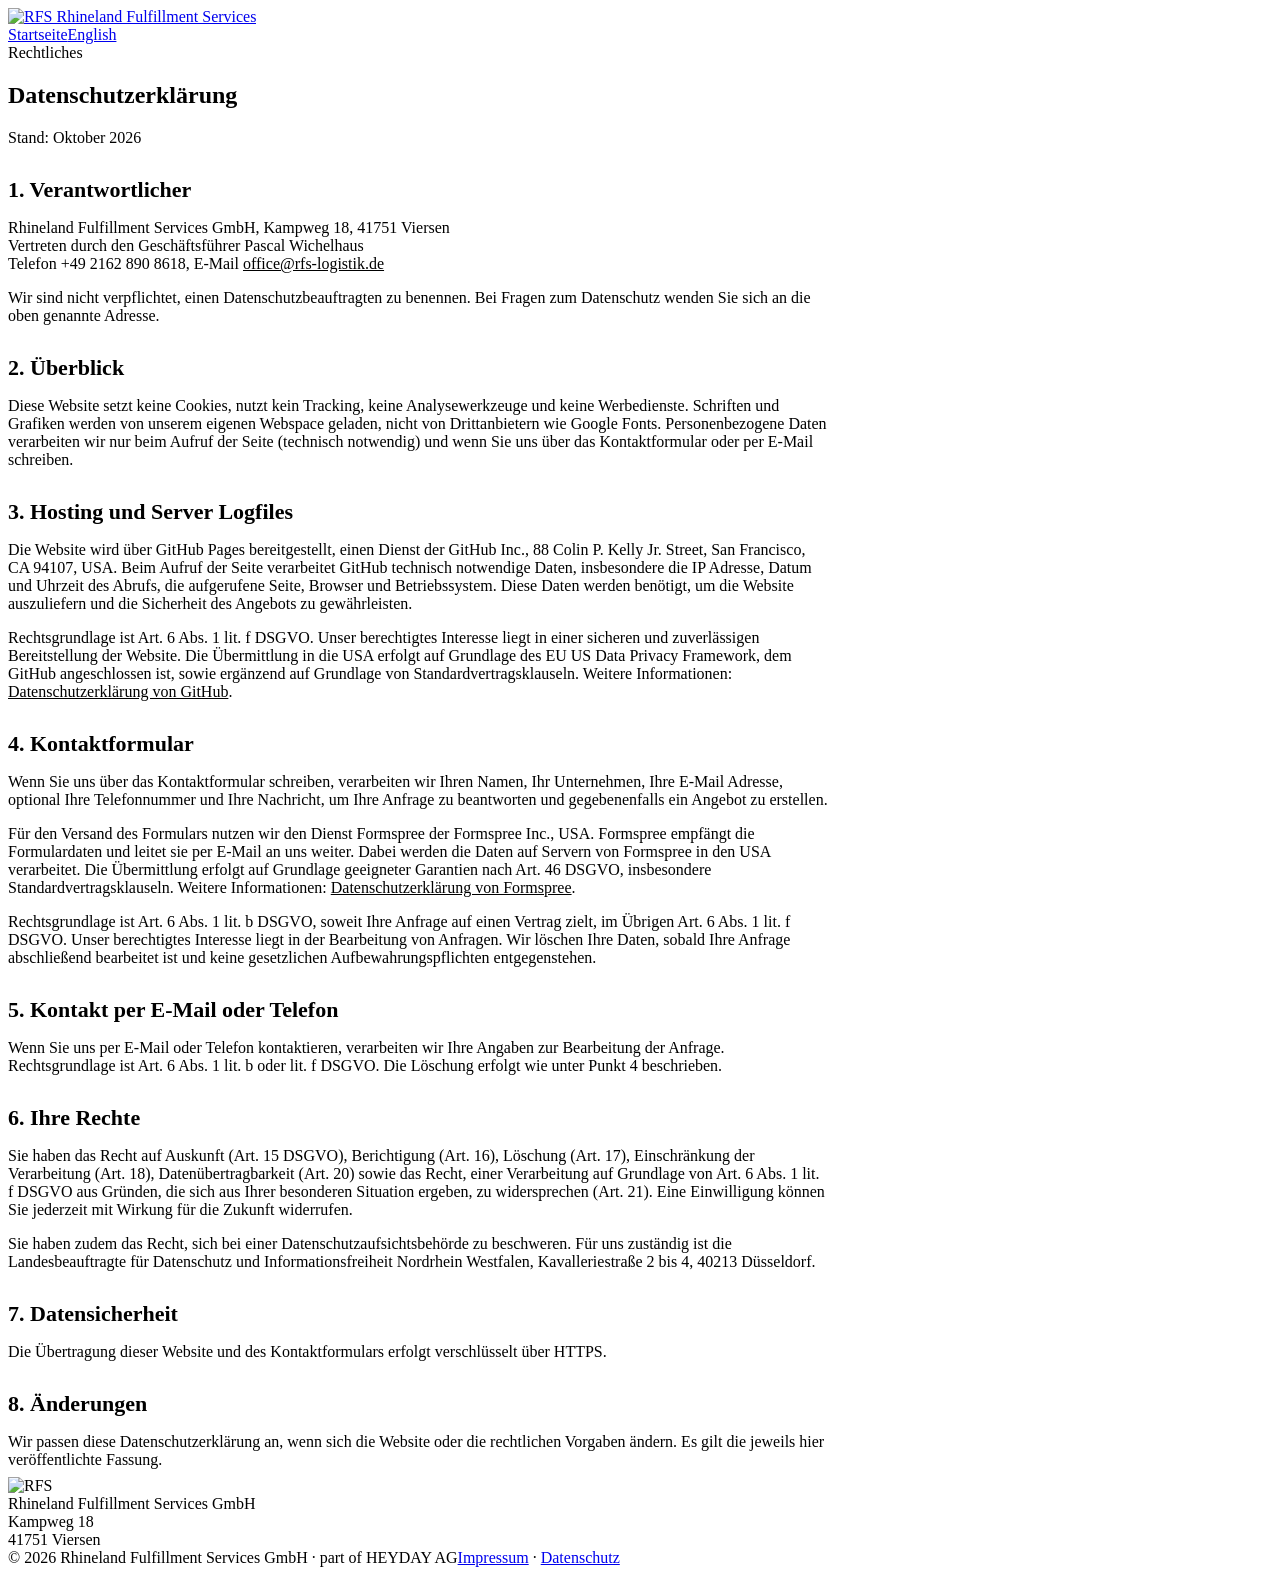
==== datenschutz/index.html @ 6878a277 "Add files via upload" ====
<!doctype html><html lang="de"><head><meta charset="utf-8"><meta name="viewport" content="width=device-width,initial-scale=1"><title>Datenschutzerklärung | RFS Rhineland Fulfillment Services</title><meta name="robots" content="noindex,follow"><link rel="icon" href="/assets/img/RFS_Icon.svg" type="image/svg+xml"><link rel="stylesheet" href="/assets/css/rfs.css">
<style>.legal h3{font-size:22px;margin:30px 0 8px}.legal p{max-width:820px;margin-bottom:8px}.legal a{color:var(--b)}</style></head>
<body><header><div class="w"><a class="logo" href="/"><img src="/assets/img/RFS_Logo.svg" alt="RFS Rhineland Fulfillment Services" width="180" height="40"></a><nav aria-label="Hauptnavigation"><a href="/">Startseite</a><a href="/en/">English</a></nav></div></header>
<main><section class="legal"><div class="w"><div class="kk">Rechtliches</div><h2>Datenschutzerklärung</h2>
<p>Stand: Oktober 2026</p>
<h3>1. Verantwortlicher</h3>
<p>Rhineland Fulfillment Services GmbH, Kampweg 18, 41751 Viersen<br>Vertreten durch den Geschäftsführer Pascal Wichelhaus<br>Telefon +49 2162 890 8618, E-Mail <a href="mailto:office@rfs-logistik.de">office@rfs-logistik.de</a></p>
<p>Wir sind nicht verpflichtet, einen Datenschutzbeauftragten zu benennen. Bei Fragen zum Datenschutz wenden Sie sich an die oben genannte Adresse.</p>
<h3>2. Überblick</h3>
<p>Diese Website setzt keine Cookies, nutzt kein Tracking, keine Analysewerkzeuge und keine Werbedienste. Schriften und Grafiken werden von unserem eigenen Webspace geladen, nicht von Drittanbietern wie Google Fonts. Personenbezogene Daten verarbeiten wir nur beim Aufruf der Seite (technisch notwendig) und wenn Sie uns über das Kontaktformular oder per E-Mail schreiben.</p>
<h3>3. Hosting und Server Logfiles</h3>
<p>Die Website wird über GitHub Pages bereitgestellt, einen Dienst der GitHub Inc., 88 Colin P. Kelly Jr. Street, San Francisco, CA 94107, USA. Beim Aufruf der Seite verarbeitet GitHub technisch notwendige Daten, insbesondere die IP Adresse, Datum und Uhrzeit des Abrufs, die aufgerufene Seite, Browser und Betriebssystem. Diese Daten werden benötigt, um die Website auszuliefern und die Sicherheit des Angebots zu gewährleisten.</p>
<p>Rechtsgrundlage ist Art. 6 Abs. 1 lit. f DSGVO. Unser berechtigtes Interesse liegt in einer sicheren und zuverlässigen Bereitstellung der Website. Die Übermittlung in die USA erfolgt auf Grundlage des EU US Data Privacy Framework, dem GitHub angeschlossen ist, sowie ergänzend auf Grundlage von Standardvertragsklauseln. Weitere Informationen: <a href="https://docs.github.com/de/site-policy/privacy-policies/github-general-privacy-statement" rel="noopener">Datenschutzerklärung von GitHub</a>.</p>
<h3>4. Kontaktformular</h3>
<p>Wenn Sie uns über das Kontaktformular schreiben, verarbeiten wir Ihren Namen, Ihr Unternehmen, Ihre E-Mail Adresse, optional Ihre Telefonnummer und Ihre Nachricht, um Ihre Anfrage zu beantworten und gegebenenfalls ein Angebot zu erstellen.</p>
<p>Für den Versand des Formulars nutzen wir den Dienst Formspree der Formspree Inc., USA. Formspree empfängt die Formulardaten und leitet sie per E-Mail an uns weiter. Dabei werden die Daten auf Servern von Formspree in den USA verarbeitet. Die Übermittlung erfolgt auf Grundlage geeigneter Garantien nach Art. 46 DSGVO, insbesondere Standardvertragsklauseln. Weitere Informationen: <a href="https://formspree.io/legal/privacy-policy" rel="noopener">Datenschutzerklärung von Formspree</a>.</p>
<p>Rechtsgrundlage ist Art. 6 Abs. 1 lit. b DSGVO, soweit Ihre Anfrage auf einen Vertrag zielt, im Übrigen Art. 6 Abs. 1 lit. f DSGVO. Unser berechtigtes Interesse liegt in der Bearbeitung von Anfragen. Wir löschen Ihre Daten, sobald Ihre Anfrage abschließend bearbeitet ist und keine gesetzlichen Aufbewahrungspflichten entgegenstehen.</p>
<h3>5. Kontakt per E-Mail oder Telefon</h3>
<p>Wenn Sie uns per E-Mail oder Telefon kontaktieren, verarbeiten wir Ihre Angaben zur Bearbeitung der Anfrage. Rechtsgrundlage ist Art. 6 Abs. 1 lit. b oder lit. f DSGVO. Die Löschung erfolgt wie unter Punkt 4 beschrieben.</p>
<h3>6. Ihre Rechte</h3>
<p>Sie haben das Recht auf Auskunft (Art. 15 DSGVO), Berichtigung (Art. 16), Löschung (Art. 17), Einschränkung der Verarbeitung (Art. 18), Datenübertragbarkeit (Art. 20) sowie das Recht, einer Verarbeitung auf Grundlage von Art. 6 Abs. 1 lit. f DSGVO aus Gründen, die sich aus Ihrer besonderen Situation ergeben, zu widersprechen (Art. 21). Eine Einwilligung können Sie jederzeit mit Wirkung für die Zukunft widerrufen.</p>
<p>Sie haben zudem das Recht, sich bei einer Datenschutzaufsichtsbehörde zu beschweren. Für uns zuständig ist die Landesbeauftragte für Datenschutz und Informationsfreiheit Nordrhein Westfalen, Kavalleriestraße 2 bis 4, 40213 Düsseldorf.</p>
<h3>7. Datensicherheit</h3>
<p>Die Übertragung dieser Website und des Kontaktformulars erfolgt verschlüsselt über HTTPS.</p>
<h3>8. Änderungen</h3>
<p>Wir passen diese Datenschutzerklärung an, wenn sich die Website oder die rechtlichen Vorgaben ändern. Es gilt die jeweils hier veröffentlichte Fassung.</p>
</div></section></main>
<footer><div class="w"><div><img src="/assets/img/RFS_Logo_Negativ.svg" alt="RFS" width="180" height="40" loading="lazy"></div><div></div><div>Rhineland Fulfillment Services GmbH<br>Kampweg 18<br>41751 Viersen</div>
<div class="bot"><span>© 2026 Rhineland Fulfillment Services GmbH · part of HEYDAY AG</span><span><a href="/impressum/">Impressum</a> · <a href="/datenschutz/">Datenschutz</a></span></div></div></footer></body></html>
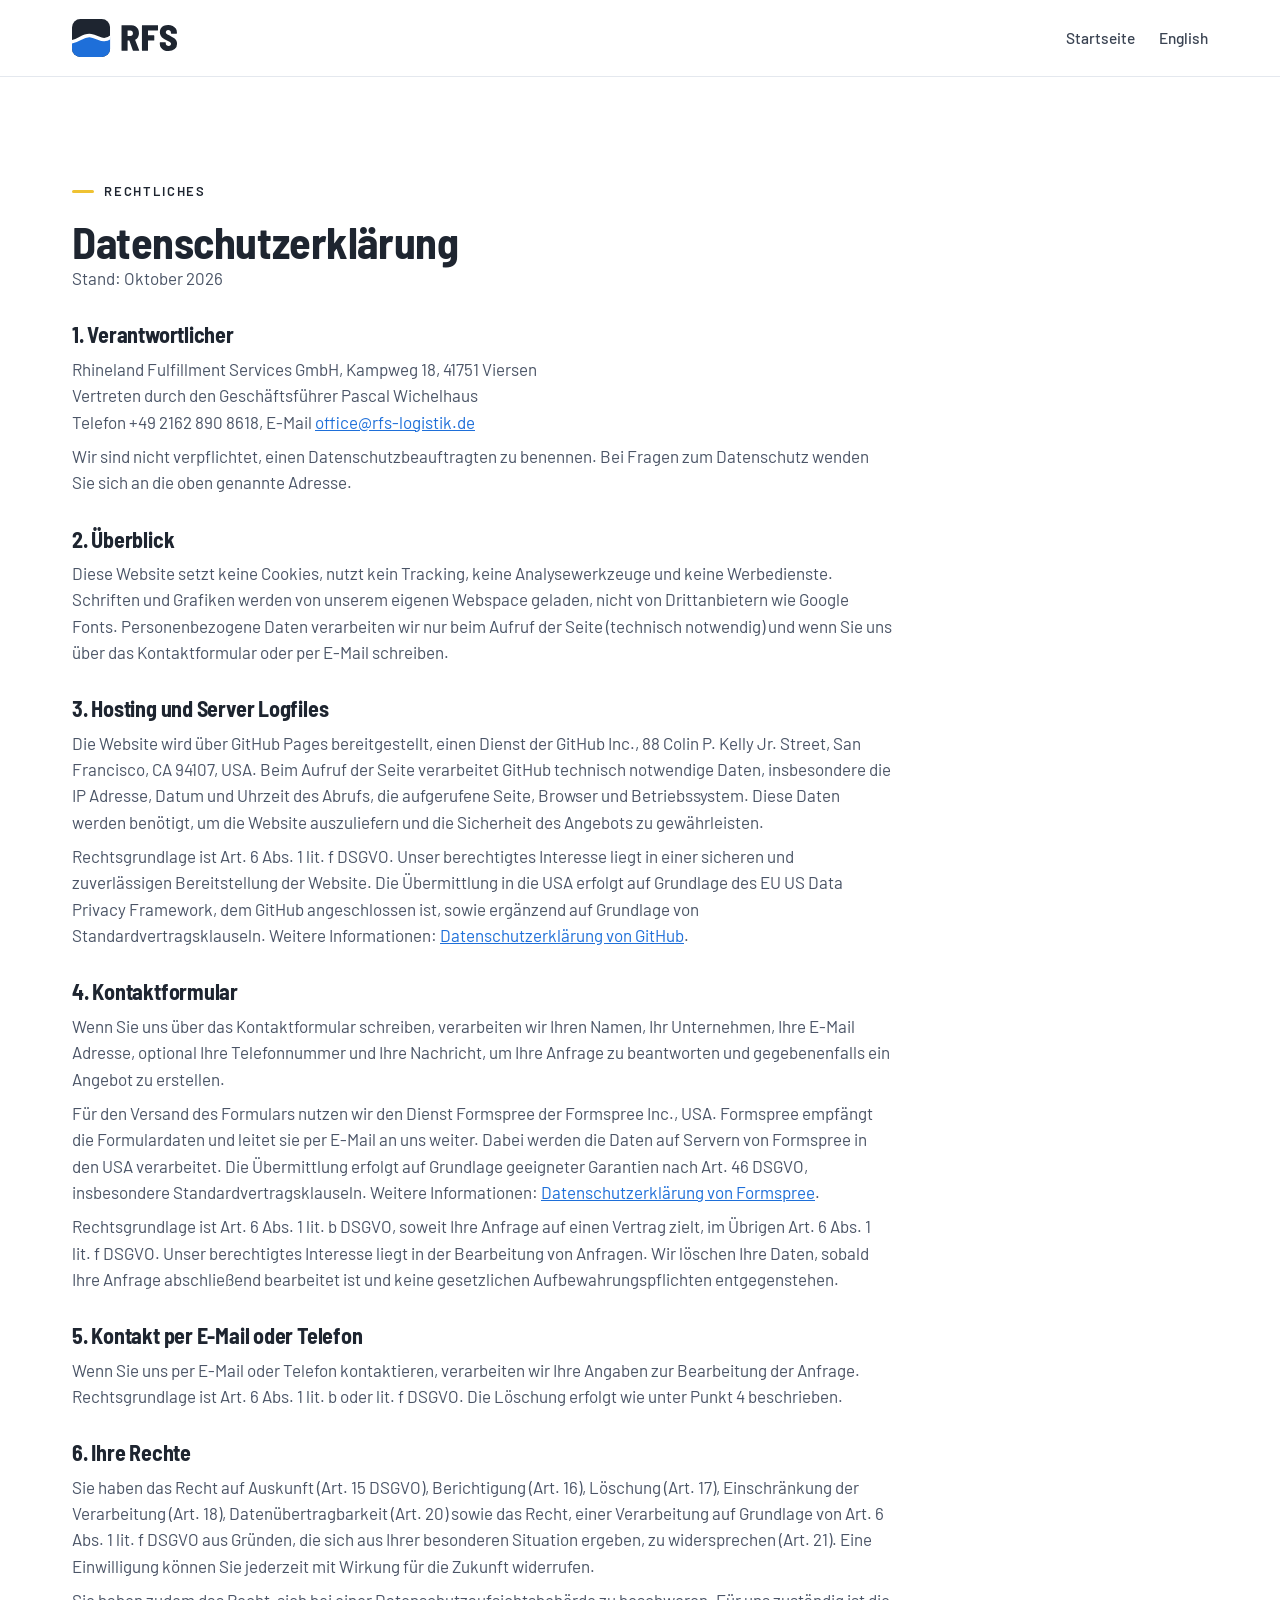
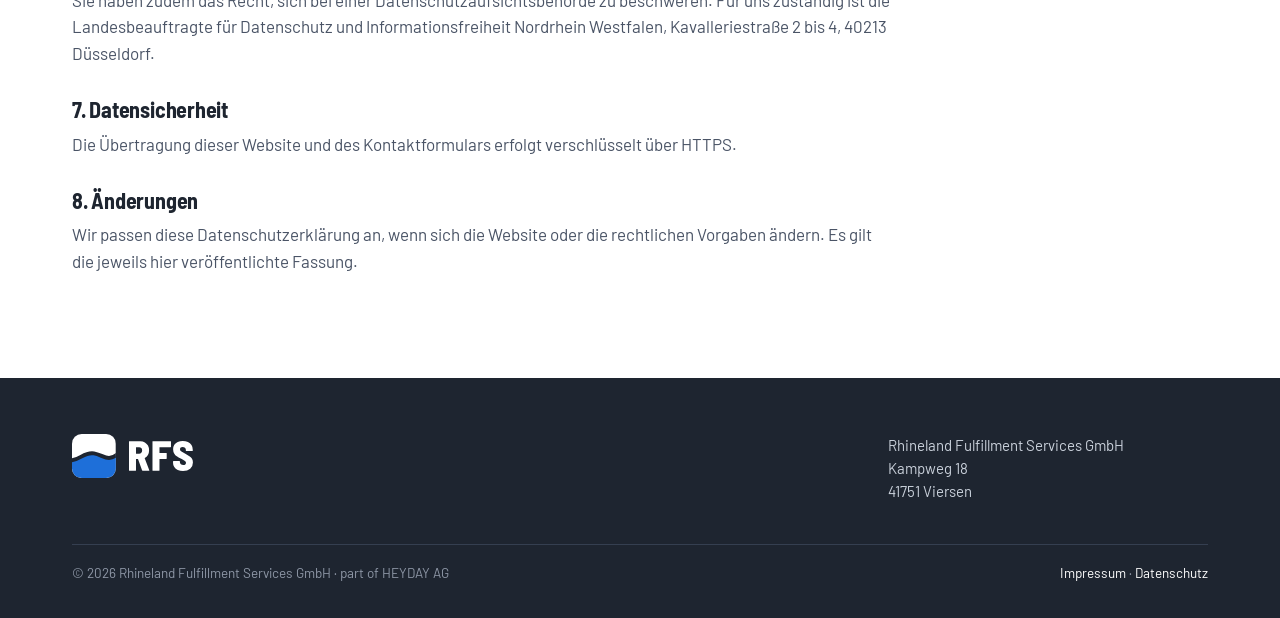
==== commit 93917c6b: "Add files via upload" ====
--- a/datenschutz/index.html
+++ b/datenschutz/index.html
@@ -1,6 +1,6 @@
 <!doctype html><html lang="de"><head><meta charset="utf-8"><meta name="viewport" content="width=device-width,initial-scale=1"><title>Datenschutzerklärung | RFS Rhineland Fulfillment Services</title><meta name="robots" content="noindex,follow"><link rel="icon" href="/assets/img/RFS_Icon.svg" type="image/svg+xml"><link rel="stylesheet" href="/assets/css/rfs.css">
 <style>.legal h3{font-size:22px;margin:30px 0 8px}.legal p{max-width:820px;margin-bottom:8px}.legal a{color:var(--b)}</style></head>
-<body><header><div class="w"><a class="logo" href="/"><img src="/assets/img/RFS_Logo.svg" alt="RFS Rhineland Fulfillment Services" width="180" height="40"></a><nav aria-label="Hauptnavigation"><a href="/">Startseite</a><a href="/en/">English</a></nav></div></header>
+<body><header><div class="w"><a class="logo" href="/"><img src="/assets/img/RFS_Logo_Kompakt.svg" alt="RFS Rhineland Fulfillment Services" width="111" height="40"></a><nav aria-label="Hauptnavigation"><a href="/">Startseite</a><a href="/en/">English</a></nav></div></header>
 <main><section class="legal"><div class="w"><div class="kk">Rechtliches</div><h2>Datenschutzerklärung</h2>
 <p>Stand: Oktober 2026</p>
 <h3>1. Verantwortlicher</h3>
@@ -25,5 +25,5 @@
 <h3>8. Änderungen</h3>
 <p>Wir passen diese Datenschutzerklärung an, wenn sich die Website oder die rechtlichen Vorgaben ändern. Es gilt die jeweils hier veröffentlichte Fassung.</p>
 </div></section></main>
-<footer><div class="w"><div><img src="/assets/img/RFS_Logo_Negativ.svg" alt="RFS" width="180" height="40" loading="lazy"></div><div></div><div>Rhineland Fulfillment Services GmbH<br>Kampweg 18<br>41751 Viersen</div>
+<footer><div class="w"><div><img src="/assets/img/RFS_Logo_Kompakt_Negativ.svg" alt="RFS" width="111" height="40" loading="lazy"></div><div></div><div>Rhineland Fulfillment Services GmbH<br>Kampweg 18<br>41751 Viersen</div>
 <div class="bot"><span>© 2026 Rhineland Fulfillment Services GmbH · part of HEYDAY AG</span><span><a href="/impressum/">Impressum</a> · <a href="/datenschutz/">Datenschutz</a></span></div></div></footer></body></html>
--- a/assets/css/rfs.css
+++ b/assets/css/rfs.css
@@ -0,0 +1,120 @@
+
+@font-face{font-family:Barlow;font-weight:400;font-display:swap;src:url(/assets/fonts/barlow-latin-400-normal.woff2) format('woff2')}
+@font-face{font-family:Barlow;font-weight:500;font-display:swap;src:url(/assets/fonts/barlow-latin-500-normal.woff2) format('woff2')}
+@font-face{font-family:Barlow;font-weight:600;font-display:swap;src:url(/assets/fonts/barlow-latin-600-normal.woff2) format('woff2')}
+@font-face{font-family:Barlow;font-weight:700;font-display:swap;src:url(/assets/fonts/barlow-latin-700-normal.woff2) format('woff2')}
+@font-face{font-family:'Barlow Semi Condensed';font-weight:700;font-display:swap;src:url(/assets/fonts/barlow-semi-condensed-latin-700-normal.woff2) format('woff2')}
+:root{--b:#1E6FD9;--bl:#E7F0FC;--d:#1E2530;--sl:#3A4352;--mut:#4A5466;--sub:#8A93A3;--y:#EFC232;--yd:#D9A30E;--bg:#F9FAFC;--ln:#E4E8EE;--surf:#F3F5F8}
+*{box-sizing:border-box;margin:0;padding:0}
+html{scroll-behavior:smooth}
+body{font-family:Barlow,Arial,sans-serif;color:var(--d);background:#fff;font-size:17px;line-height:1.55;-webkit-font-smoothing:antialiased}
+a{color:inherit}
+.w{max-width:1200px;margin:0 auto;padding:0 32px}
+h1,h2,h3{font-family:'Barlow Semi Condensed',Barlow,Arial,sans-serif;font-weight:700;letter-spacing:-.01em;line-height:1.08}
+h2{font-size:44px}
+h2 span{display:block;color:var(--b)}
+h3{font-size:22px;line-height:1.2}
+p{color:var(--mut)}
+.kk{display:inline-flex;align-items:center;gap:10px;font-size:13px;font-weight:600;letter-spacing:.14em;text-transform:uppercase;color:var(--d);margin-bottom:16px}
+.kk:before{content:"";width:22px;height:3px;border-radius:2px;background:var(--y)}
+.mk{background:linear-gradient(transparent 66%,var(--y) 66%,var(--y) 94%,transparent 94%)}
+section{padding:96px 0}
+section.alt{background:var(--bg)}
+.lead{font-size:19px;max-width:760px;margin-top:18px}
+header{position:sticky;top:0;z-index:20;background:rgba(255,255,255,.82);backdrop-filter:saturate(1.4) blur(14px);-webkit-backdrop-filter:saturate(1.4) blur(14px);border-bottom:1px solid var(--ln)}
+header .w{display:flex;align-items:center;gap:28px;height:76px}
+header .logo img{height:38px;width:auto;display:block}
+header nav{display:flex;gap:24px;margin-left:auto;font-size:15.5px;font-weight:500}
+header nav a{text-decoration:none;color:var(--sl)}
+header nav a:hover{color:var(--b)}
+.lang{font-size:14px;font-weight:600;text-decoration:none;border:1px solid var(--ln);border-radius:999px;padding:6px 12px}
+.btn{display:inline-block;background:var(--b);color:#fff;text-decoration:none;font-weight:600;border-radius:999px;padding:14px 24px;font-size:16px;border:0;cursor:pointer;box-shadow:0 10px 24px -12px rgba(30,111,217,.7)}
+.btn.sm{padding:10px 18px;font-size:15px}
+.hero{padding:72px 0 64px}
+.hero .w{display:grid;grid-template-columns:1.1fr .9fr;gap:56px;align-items:center}
+.hero h1{font-size:68px;line-height:1.0}
+.hero h1 span{display:block;color:var(--b)}
+.hero .lead{font-size:20px}
+.hero .ctas{display:flex;gap:16px;align-items:center;margin-top:30px}
+.hero .ctas a.sec{font-weight:600;color:var(--d);text-decoration:none;border-bottom:2px solid var(--y)}
+.hero .vis{border-radius:24px;overflow:hidden;background:var(--bg);border:1px solid var(--ln)}
+.hero .vis img{width:100%;display:block}
+.prom{display:grid;grid-template-columns:repeat(3,1fr);gap:16px;margin-top:44px}
+.prom div{border-top:3px solid var(--y);padding-top:14px}
+.prom small{display:block;font-size:12.5px;font-weight:600;letter-spacing:.12em;text-transform:uppercase;color:var(--sub)}
+.prom b{display:block;font-size:20px;margin-top:4px;font-family:'Barlow Semi Condensed',Barlow;font-weight:700}
+.prom span{font-size:15px;color:var(--mut)}
+.sum{background:var(--d);color:#fff;border-radius:20px;padding:30px 36px;display:grid;grid-template-columns:220px 1fr;gap:28px;position:relative;overflow:hidden}
+.sum h2{font-size:22px;color:var(--y)}
+.sum p{color:#D7DCE4;font-size:17px}
+.grid2{display:grid;grid-template-columns:1fr 1.1fr;gap:64px;margin-top:40px}
+.grid3{display:grid;grid-template-columns:repeat(3,1fr);gap:18px;margin-top:40px}
+.grid4{display:grid;grid-template-columns:repeat(4,1fr);gap:18px;margin-top:40px}
+.card{background:#fff;border:1px solid var(--ln);border-radius:18px;padding:26px}
+section.alt .card{background:#fff}
+.card .nr{font-family:'Barlow Semi Condensed';font-weight:700;color:var(--b);font-size:34px;line-height:1}
+.card h3{margin:12px 0 8px}
+.card p{font-size:15.5px}
+.statement{font-size:28px;font-weight:700;font-family:'Barlow Semi Condensed';line-height:1.25}
+.pains{border-top:1px solid var(--ln)}
+.pains div{display:grid;grid-template-columns:56px 1fr;padding:18px 0;border-bottom:1px solid var(--ln)}
+.pains .n{font-family:'Barlow Semi Condensed';font-weight:700;color:var(--b);font-size:26px}
+.pains b{font-size:18px}
+table{width:100%;border-collapse:collapse;font-size:16px}
+th{text-align:left;font-size:12px;letter-spacing:.14em;text-transform:uppercase;color:var(--sub);padding:0 14px 12px;border-bottom:1.5px solid var(--d)}
+td{padding:14px;border-bottom:1px solid var(--ln);color:var(--mut);vertical-align:top}
+td.r,th.r{background:var(--bl);color:var(--d);font-weight:600}
+td.ar{color:var(--yd);font-weight:700;width:30px}
+ul.ck{list-style:none;margin-top:10px}
+ul.ck li{position:relative;padding:5px 0 5px 26px;font-size:15.5px;color:var(--mut)}
+ul.ck li:before{content:"";position:absolute;left:3px;top:12px;width:11px;height:6px;border-left:2.6px solid var(--yd);border-bottom:2.6px solid var(--yd);transform:rotate(-45deg)}
+.lager .card{padding:14px}
+.lager .card svg{border-radius:12px}
+.lager h3{margin:14px 6px 4px}
+.lager p{margin:0 6px 6px}
+.hub{margin-top:36px;background:#fff;border:1px solid var(--ln);border-radius:20px;padding:28px}
+.logos{margin-top:22px}
+.logos .row{display:grid;grid-template-columns:170px 1fr;gap:18px;align-items:center;margin-bottom:14px}
+.logos .row>div:first-child{font-size:12.5px;font-weight:600;letter-spacing:.12em;text-transform:uppercase}
+.logos .tiles{display:grid;grid-template-columns:repeat(8,1fr);gap:8px}
+.src{font-size:13px;color:var(--sub);margin-top:12px}
+.pipe{margin-top:36px}
+.steps4{display:grid;grid-template-columns:repeat(4,1fr);gap:24px;text-align:center}
+.steps4 h3{font-size:20px;margin-bottom:6px}
+.map{border-radius:22px;overflow:hidden;border:1px solid var(--ln);background:#F7F9FC}
+.map img{width:100%;display:block}
+.big{font-family:'Barlow Semi Condensed';font-weight:700;font-size:96px;line-height:.9;letter-spacing:-.02em}
+.ref .tag{display:inline-block;background:var(--b);color:#fff;font-size:12px;font-weight:700;letter-spacing:.08em;border-radius:999px;padding:4px 12px}
+.ref small{display:block;color:var(--sub);font-size:13px;letter-spacing:.1em;text-transform:uppercase;margin-top:14px}
+.st{display:inline-block;font-size:13px;font-weight:600;border-radius:999px;padding:4px 11px;background:var(--bl);color:var(--d);white-space:nowrap}
+.st.no{background:#fff;border:1px solid var(--ln);color:var(--sub)}
+.st.aa{background:#FFF6D9}
+.faq details{border-bottom:1px solid var(--ln);padding:20px 0}
+.faq summary{cursor:pointer;font-size:19px;font-weight:600;list-style:none;display:flex;justify-content:space-between;gap:20px}
+.faq summary:after{content:"+";color:var(--b);font-size:26px;line-height:1}
+.faq details[open] summary:after{content:"−"}
+.faq details p{margin-top:10px;max-width:880px}
+.contact .w{display:grid;grid-template-columns:1fr 1fr;gap:56px}
+form{align-self:start;background:#fff;border:1px solid var(--ln);border-radius:20px;padding:28px;display:grid;gap:12px}
+form .two{display:grid;grid-template-columns:1fr 1fr;gap:12px}
+label{font-size:13px;font-weight:600;color:var(--sl);display:grid;gap:6px}
+input,textarea{width:100%;min-width:0;font:inherit;font-size:16px;border:1px solid var(--ln);border-radius:10px;padding:12px 14px;background:var(--bg)}
+textarea{min-height:110px}
+.hp{position:absolute;left:-9999px}
+form small{font-size:12.5px;color:var(--sub)}
+.fmsg{display:none;border-radius:14px;padding:22px 24px;background:var(--bl);color:var(--d)}
+.fmsg b{display:block;font-family:'Barlow Semi Condensed',Barlow;font-size:24px;margin-bottom:6px}
+.fmsg.err{background:#FDECEC}
+form.sent>*:not(.fmsg){display:none}form.sent .fmsg.ok{display:block}
+.cdet{margin-top:28px;border-top:1px solid var(--ln)}
+.cdet div{display:grid;grid-template-columns:150px 1fr;padding:11px 0;border-bottom:1px solid var(--ln);font-size:16px}
+.cdet small{color:var(--sub);font-size:13px;letter-spacing:.08em;text-transform:uppercase;padding-top:2px}
+footer{background:var(--d);color:#C9D0DA;padding:56px 0 34px;font-size:15px;position:relative;overflow:hidden}
+footer .w{display:grid;grid-template-columns:1.3fr 1fr 1fr;gap:40px}
+footer img{height:44px;width:auto}
+footer a{color:#fff;text-decoration:none}
+footer .bot{grid-column:1/-1;border-top:1px solid #353F50;padding-top:18px;display:flex;justify-content:space-between;font-size:13.5px;color:#8E97A6}
+footer .wave{position:absolute;right:-40px;bottom:-60px;width:260px;opacity:.95}
+@media (max-width:900px){.hero .w,.grid2,.contact .w,.sum{grid-template-columns:minmax(0,1fr)}.grid3,.grid4,.steps4,.prom{grid-template-columns:1fr 1fr}header nav{display:none}.hero h1{font-size:46px}h2{font-size:34px}.logos .tiles{grid-template-columns:repeat(4,1fr)}.logos .row{grid-template-columns:1fr}footer .w{grid-template-columns:1fr}}
+@media (max-width:560px){form .two{grid-template-columns:1fr}.cdet div{grid-template-columns:110px 1fr}header .btn.sm{display:none}table{font-size:14px}td,th{padding:10px 8px}.st{white-space:normal}td.ar{display:none}.tw{overflow-x:auto}.grid3,.grid4,.steps4,.prom{grid-template-columns:1fr}.w{padding:0 18px}}
+@media print{header{position:static}}
